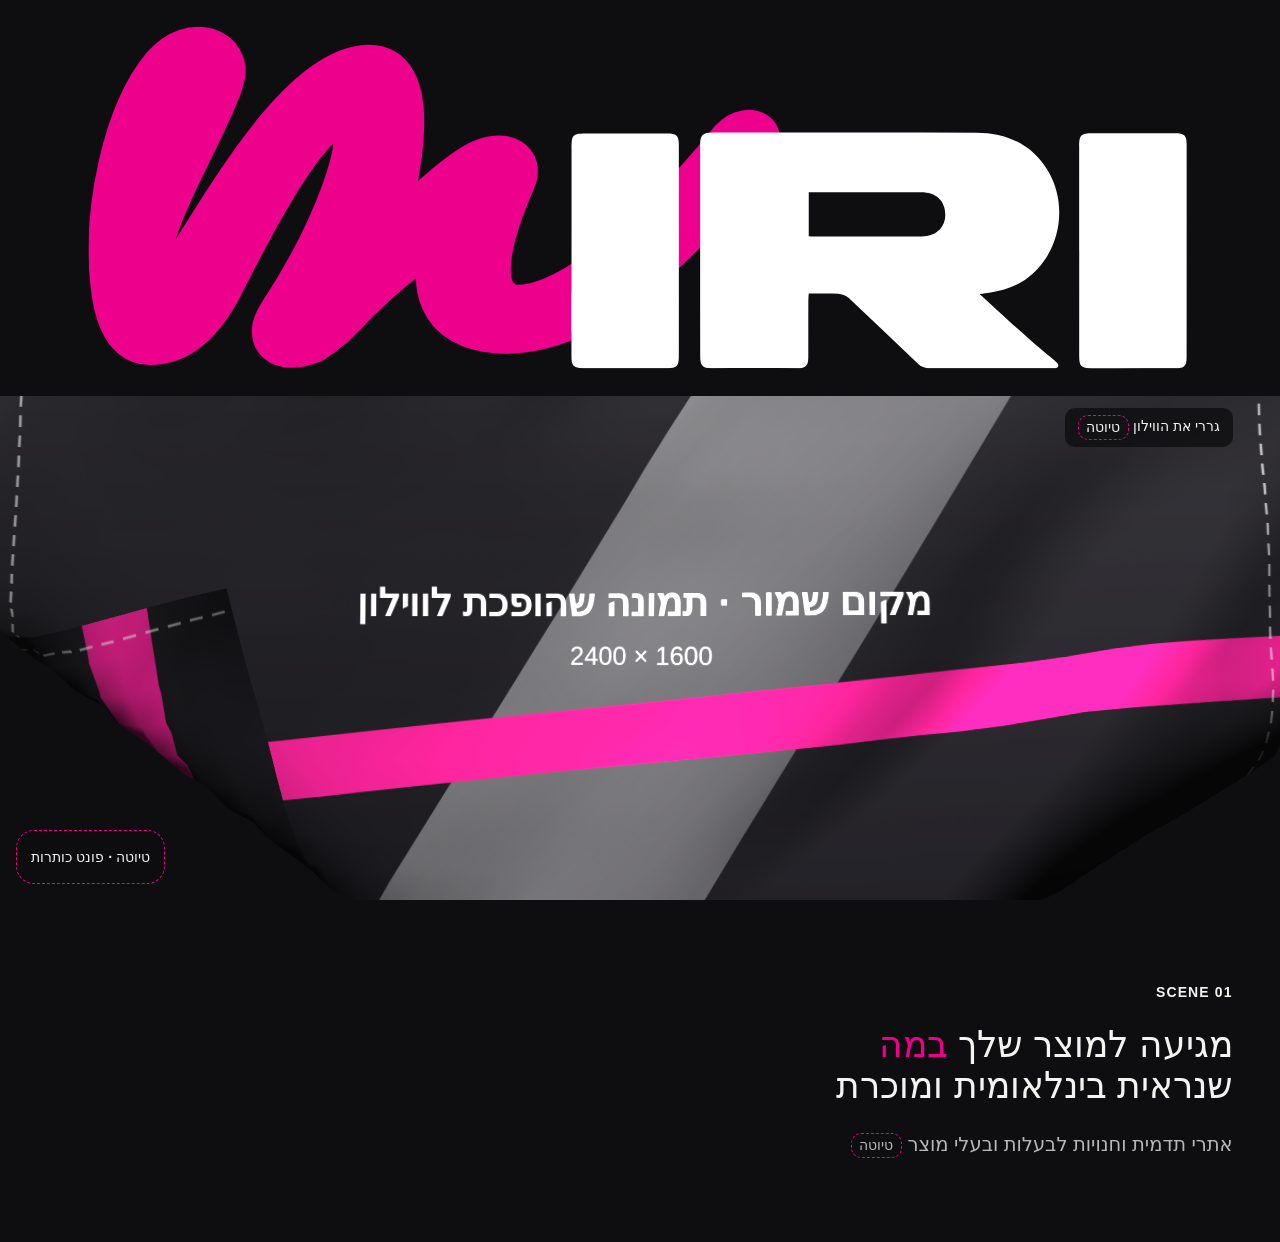
==== site/index.html @ d1dfb677 "Opening screen: new logo near full width on black, curtain slightly taller, header removed for now C" ====
<!doctype html>
<html lang="he" dir="rtl" data-display="hangar">
<head>
<meta charset="utf-8">
<meta name="viewport" content="width=device-width, initial-scale=1, viewport-fit=cover">
<meta name="robots" content="noindex">
<title>מירי דייטש</title>
<meta name="description" content="מגיעה למוצר שלך במה שנראית בינלאומית ומוכרת">
<link rel="preload" href="fonts-licensed/Sprinter-VF.woff2" as="font" type="font/woff2" crossorigin>
<link rel="preload" href="fonts-licensed/Hangar-ExtraBlack.woff2" as="font" type="font/woff2" crossorigin>
<link rel="stylesheet" href="css/site.css">
<script>document.documentElement.classList.add("js")</script>
<script src="vendor/gsap.min.js" defer></script>
<script src="vendor/ScrollTrigger.min.js" defer></script>
<script src="js/main.js" defer></script>
<script src="js/cloth.js" type="module"></script>
</head>
<body>
<a class="skip" href="#main">דילוג לתוכן</a>

<!-- 0 · הדר: הוסר לבינתיים, לבקשת מירי (27.10). העיצוב שלו נשאר ב-site.css -->

<main id="main">

  <!-- 1 · מסך פתיחה: למעלה רק הלוגו על רקע שחור (M פוקסיה, IRI לבן), כמעט לכל הרוחב. מתחת תמונה שהופכת לווילון, קצת יותר גבוהה מהלוגו -->
  <section class="hero" id="top" aria-label="מירי דייטש">
    <div class="hero__top">
      <svg class="hero__logo" preserveAspectRatio="xMidYMax meet" aria-hidden="true"><use href="img/logo-miri.svg#logo"/></svg>
    </div>
    <figure class="hero__curtain" data-cloth-slot>
      <img class="hero__img" src="img/curtain-placeholder.svg" alt="" width="2400" height="1600">
    </figure>
    <canvas class="hero__canvas" aria-hidden="true"></canvas>
    <p class="label hero__hint" data-cloth-hint hidden>גררי את הווילון <span class="draft">טיוטה</span></p>
  </section>

  <!-- המשפט והשורה: מתחת למסך הפתיחה, כי בחלק העליון יש רק לוגו. בלי כפתור לבינתיים -->
  <section class="intro" aria-labelledby="hero-title">
    <p class="label"><bdi dir="ltr">SCENE 01</bdi></p>
    <h1 class="h-2" id="hero-title">מגיעה למוצר שלך <span class="accent">במה</span> שנראית בינלאומית ומוכרת</h1>
    <p class="lead">אתרי תדמית וחנויות לבעלות ובעלי מוצר <span class="draft">טיוטה</span></p>
  </section>

</main>

<!-- וואטסאפ צף הוסר לבינתיים, לבקשת מירי (27.10). הקוד והעיצוב שלו נשארו ב-main.js וב-site.css -->
<!-- לוח טיוטה: השוואת פונט כותרות + מצב נפילות לברירת מחדל. להסיר לפני עלייה -->
<details class="draft-panel">
  <summary class="label">טיוטה · פונט כותרות</summary>
  <div class="draft-panel__fonts" role="group" aria-label="פונט כותרות">
    <button type="button" data-font="hangar" aria-pressed="true"><bdi dir="ltr">Hangar</bdi></button>
    <button type="button" data-font="nostela" aria-pressed="false"><bdi dir="ltr">Nostela</bdi></button>
  </div>
  <ul class="draft-panel__status" data-status></ul>
</details>

<div class="toast" role="status" aria-live="polite" hidden></div>
</body>
</html>
---- site/css/site.css ----
/* מירי דייטש · האתר האישי · דף הבית (טיוטה)
   כרגע: מסך הפתיחה בלבד (הדר, מסך פתיחה, וואטסאפ צף). מקור האמת לטקסטים ולהחלטות: docs/BRIEF.md
   הלוגו: img/logo-miri.svg (מקובץ ה-EPS של מירי). Hangar/Nostela/Sprinter/Pompei Narrow הם קבצים מורשים
   שנמצאים ב-fonts-licensed/ ולא נכנסים לגיט כל עוד הריפו ציבורי. */
@font-face{font-family:"Hangar";src:url("../fonts-licensed/Hangar-ExtraBlack.woff2") format("woff2");font-weight:800;font-display:swap}
@font-face{font-family:"Nostela";src:url("../fonts-licensed/Nostela-VF.woff2") format("woff2");font-weight:100 800;font-display:swap}
@font-face{font-family:"Sprinter";src:url("../fonts-licensed/Sprinter-VF.woff2") format("woff2");font-weight:100 800;font-display:swap}
@font-face{font-family:"Pompei Narrow";src:url("../fonts-licensed/PompeiNarrow-VF.woff2") format("woff2");font-weight:100 800;font-display:swap}

:root{
  /* צבע · 60-30-10 */
  --dark:#0E0D10;
  --light:#FFFFFF;
  --concrete:#F3F3F1; /* רקעים בהירים, למסכים הבאים */
  --fuchsia:#EC008C; /* נדגם מה-M בקובץ הלוגו */
  --on-dark:#F3F3F1;
  --on-dark-dim:rgba(243,243,241,.74);
  --on-light:#0E0D10;
  --line-dark:rgba(243,243,241,.18);
  --line-light:rgba(14,13,16,.14);

  /* פונטים */
  --font-display:"Hangar","Arial Black",Arial,sans-serif;
  --font-body:"Sprinter",Arial,"Noto Sans Hebrew",system-ui,sans-serif;
  --font-label:"Pompei Narrow","Arial Narrow",Arial,sans-serif;

  /* טיפוגרפיה: 4 גדלים (הדרגה הענקית היא הלוגו עצמו). 3 משקלים: 400 · 700 · 800 */
  --display-scale:1;
  --fs-1:calc(clamp(3rem, 1.6rem + 6vw, 7.5rem) * var(--display-scale));
  --fs-2:calc(clamp(1.5rem, 1rem + 1.6vw, 2.5rem) * var(--display-scale));
  --fs-body:clamp(1rem, .9rem + .4vw, 1.25rem);
  --fs-label:.875rem;

  /* ריווח */
  --margin:clamp(1rem, .4rem + 3.2vw, 3.5rem);
  --gap-s:.75rem;
  --gap-m:1.5rem;
  --gap-l:clamp(3rem, 2rem + 4vw, 6rem);
  --header-h:4rem;

  /* רדיוס: משפחה אחת */
  --r-s:10px;
  --r-m:18px;

  --ease:cubic-bezier(.22,1,.36,1);
}
html[data-display="nostela"]{--font-display:"Nostela","Arial Black",Arial,sans-serif;--display-scale:.74}

*,*::before,*::after{box-sizing:border-box}
html{color-scheme:dark;background:var(--dark);color:var(--on-dark);-webkit-text-size-adjust:100%;font-synthesis:none;scroll-padding-top:var(--header-h)}
body{margin:0;font-family:var(--font-body);font-size:var(--fs-body);font-weight:400;line-height:1.5;-webkit-font-smoothing:antialiased;background:var(--dark)}
img,svg,canvas{display:block;max-width:100%}
h1,h2,h3,p,ul,ol,figure,blockquote{margin:0;padding:0}
ul,ol{list-style:none}
a{color:inherit}
:focus-visible{outline:3px solid var(--fuchsia);outline-offset:3px}
main{overflow-x:clip}

/* ---------- טיפוגרפיה ---------- */
.h-1,.h-2{font-family:var(--font-display);font-weight:800;letter-spacing:0;text-wrap:balance}
.h-1{font-size:var(--fs-1);line-height:.95}
.h-2{font-size:var(--fs-2);line-height:1.1}
.label{font-family:var(--font-label);font-size:var(--fs-label);font-weight:700;line-height:1.3}
.label bdi{letter-spacing:.08em}
.accent{color:var(--fuchsia)}
p{text-wrap:pretty}

/* סימון טיוטה: גלוי, לא שקט */
.draft{display:inline-block;vertical-align:middle;font-family:var(--font-label);font-size:var(--fs-label);font-weight:700;line-height:1;padding:.3em .55em;border:1.5px dashed var(--fuchsia);border-radius:var(--r-s);color:inherit;white-space:nowrap}

/* ---------- כפתורים ---------- */
.btn{display:inline-flex;align-items:center;justify-content:center;gap:.5em;min-height:3rem;padding:.7em 1.4em;border-radius:var(--r-s);font:inherit;font-weight:700;line-height:1.1;text-decoration:none;border:0;cursor:pointer;transition:transform .4s var(--ease),background-color .4s var(--ease)}
.btn--light{background:var(--light);color:var(--on-light)}
.btn:hover{transform:translateY(-2px)}

.skip{position:absolute;inset-inline-start:var(--margin);top:-5rem;z-index:100;background:var(--light);color:var(--on-light);padding:.8em 1.2em;border-radius:var(--r-s)}
.skip:focus{top:.75rem}

/* ---------- 0 · הדר ---------- */
.site-header{position:sticky;top:env(safe-area-inset-top, 0px);z-index:50;background:var(--light);color:var(--on-light);border-bottom:1px solid var(--line-light)}
.site-header__in{display:flex;align-items:center;gap:var(--gap-m);min-height:var(--header-h);padding-inline:var(--margin)}
.logo{display:flex;align-items:center;gap:.35rem;text-decoration:none;min-height:44px;direction:ltr;transition:opacity .5s var(--ease),visibility .5s}
.site-header.hero-logo-visible .logo{opacity:0;visibility:hidden}
.logo__svg{width:clamp(4.5rem, 3rem + 4vw, 7rem);aspect-ratio:210.24/65.54}
.site-nav{margin-inline-start:auto}
.site-nav ul{display:flex;gap:var(--gap-m)}
.site-nav a{display:inline-flex;align-items:center;min-height:44px;text-decoration:none;font-weight:700}
.site-nav a:hover{color:var(--fuchsia)}
.site-header__cta{margin-inline-start:var(--gap-m);white-space:nowrap}
.menu-toggle{display:none}

@media (max-width:860px){
  .site-header__in{gap:var(--gap-s)}
  .menu-toggle{display:inline-flex;align-items:center;min-height:44px;margin-inline-start:auto;padding:0 .9rem;background:none;border:1px solid var(--line-light);border-radius:var(--r-s);color:inherit;font:inherit;font-weight:700;cursor:pointer}
  .site-header__cta{margin-inline-start:0;padding-inline:1rem}
  .js .site-nav{position:absolute;top:100%;inset-inline:0;background:var(--light);border-bottom:1px solid var(--line-light);padding:var(--gap-s) var(--margin) var(--gap-m);display:none}
  .js .site-nav.is-open{display:block}
  .site-nav ul{flex-direction:column;gap:0}
  .site-nav a{min-height:3rem;width:100%}
  html:not(.js) .menu-toggle{display:none}
  html:not(.js) .site-header__in{flex-wrap:wrap}
  html:not(.js) .site-nav{order:3;width:100%;margin:0}
  html:not(.js) .site-nav ul{flex-direction:row;flex-wrap:wrap;column-gap:var(--gap-m)}
  html:not(.js) .site-nav a{width:auto}
  html:not(.js) .site-header__cta{margin-inline-start:auto}
}

/* ---------- 1 · מסך פתיחה: לוגו על שחור למעלה, וילון קצת יותר גבוה מתחתיו ---------- */
.hero{position:relative;display:grid;grid-template-columns:minmax(0,1fr);grid-template-rows:auto minmax(0,1fr);height:100svh;min-height:30rem;overflow:clip;isolation:isolate}
.hero__top{grid-row:1;grid-column:1;min-height:0;background:var(--dark);padding:var(--logo-pad) var(--margin)}
/* הלוגו כמעט לכל הרוחב. הגובה שלו מוגבל ל-44% מהמסך, כדי שהתמונה תמיד תהיה קצת יותר גבוהה ממנו */
.hero{--logo-pad:clamp(.75rem, .4rem + 1.5vw, 2rem)}
.hero__logo{display:block;width:100%;height:auto;aspect-ratio:210.24/65.54;max-height:calc(44svh - 2 * var(--logo-pad));--logo-ink:var(--light)} /* רקע שחור: IRI בלבן, ה-M נשאר פוקסיה */
.hero__curtain{grid-row:2;grid-column:1;position:relative;z-index:1;overflow:hidden}
.hero__img{width:100%;height:100%;object-fit:cover}
.hero__canvas{position:absolute;inset:0;z-index:2;width:100%;height:100%;touch-action:pan-y;display:none}
.cloth-on .hero__canvas{display:block}
.cloth-on .hero__img{visibility:hidden}
.cloth-grab .hero__canvas{cursor:grab}
.cloth-grabbing .hero__canvas{cursor:grabbing}
.hero__hint{grid-row:2;grid-column:1;align-self:start;justify-self:start;z-index:3;margin:var(--gap-s) var(--margin);padding:.45rem .8rem;border-radius:var(--r-s);background:rgba(14,13,16,.78);color:var(--on-dark);pointer-events:none}

/* המשפט, השורה והכפתור: מתחת למסך הפתיחה */
.intro{display:flex;flex-direction:column;align-items:flex-start;gap:var(--gap-m);padding:var(--gap-l) var(--margin)}
.intro .h-2{max-width:40rem}
.intro .lead{color:var(--on-dark-dim)}

/* ---------- וואטסאפ צף (מימין למטה) ---------- */
.wa{position:fixed;z-index:60;right:max(1rem, env(safe-area-inset-right));bottom:max(1rem, env(safe-area-inset-bottom));display:grid;place-items:center;width:3.75rem;height:3.75rem;border-radius:50%;background:var(--fuchsia);color:var(--dark);box-shadow:0 .75rem 1.5rem rgba(0,0,0,.3);transition:transform .4s var(--ease)}
.wa svg{width:1.9rem;height:1.9rem}
.wa:hover{transform:translateY(-3px)}

/* ---------- לוח טיוטה (להסיר לפני עלייה) ---------- */
.draft-panel{position:fixed;z-index:59;left:max(1rem, env(safe-area-inset-left));bottom:max(1rem, env(safe-area-inset-bottom));max-width:min(19rem, calc(100vw - 7rem));background:rgba(14,13,16,.92);color:var(--on-dark);border:1.5px dashed var(--fuchsia);border-radius:var(--r-m);padding:.25rem .9rem}
.draft-panel summary{display:flex;align-items:center;min-height:44px;cursor:pointer}
.draft-panel[open]{padding-block-end:.8rem}
.draft-panel__fonts{display:flex;gap:.5rem}
.draft-panel__fonts button{flex:1;min-height:44px;background:transparent;color:inherit;border:1px solid var(--line-dark);border-radius:var(--r-s);font:inherit;font-weight:700;cursor:pointer}
.draft-panel__fonts button[aria-pressed="true"]{background:var(--light);color:var(--on-light)}
.draft-panel__status{margin-block-start:.6rem;display:grid;gap:.3rem;font-family:var(--font-label);font-size:var(--fs-label);font-weight:700;color:var(--on-dark-dim)}
.draft-panel__status:empty{display:none}

.toast{position:fixed;z-index:70;left:50%;bottom:6rem;translate:-50% 0;width:max-content;max-width:calc(100vw - 2rem);background:var(--light);color:var(--on-light);padding:.9rem 1.2rem;border-radius:var(--r-s);font-weight:700;box-shadow:0 1rem 2rem rgba(0,0,0,.3)}

/* ---------- reduced motion: מצב סופי בלי תנועה ---------- */
@media (prefers-reduced-motion:reduce){
  *,*::before,*::after{transition-duration:.01ms!important;animation-duration:.01ms!important}
}
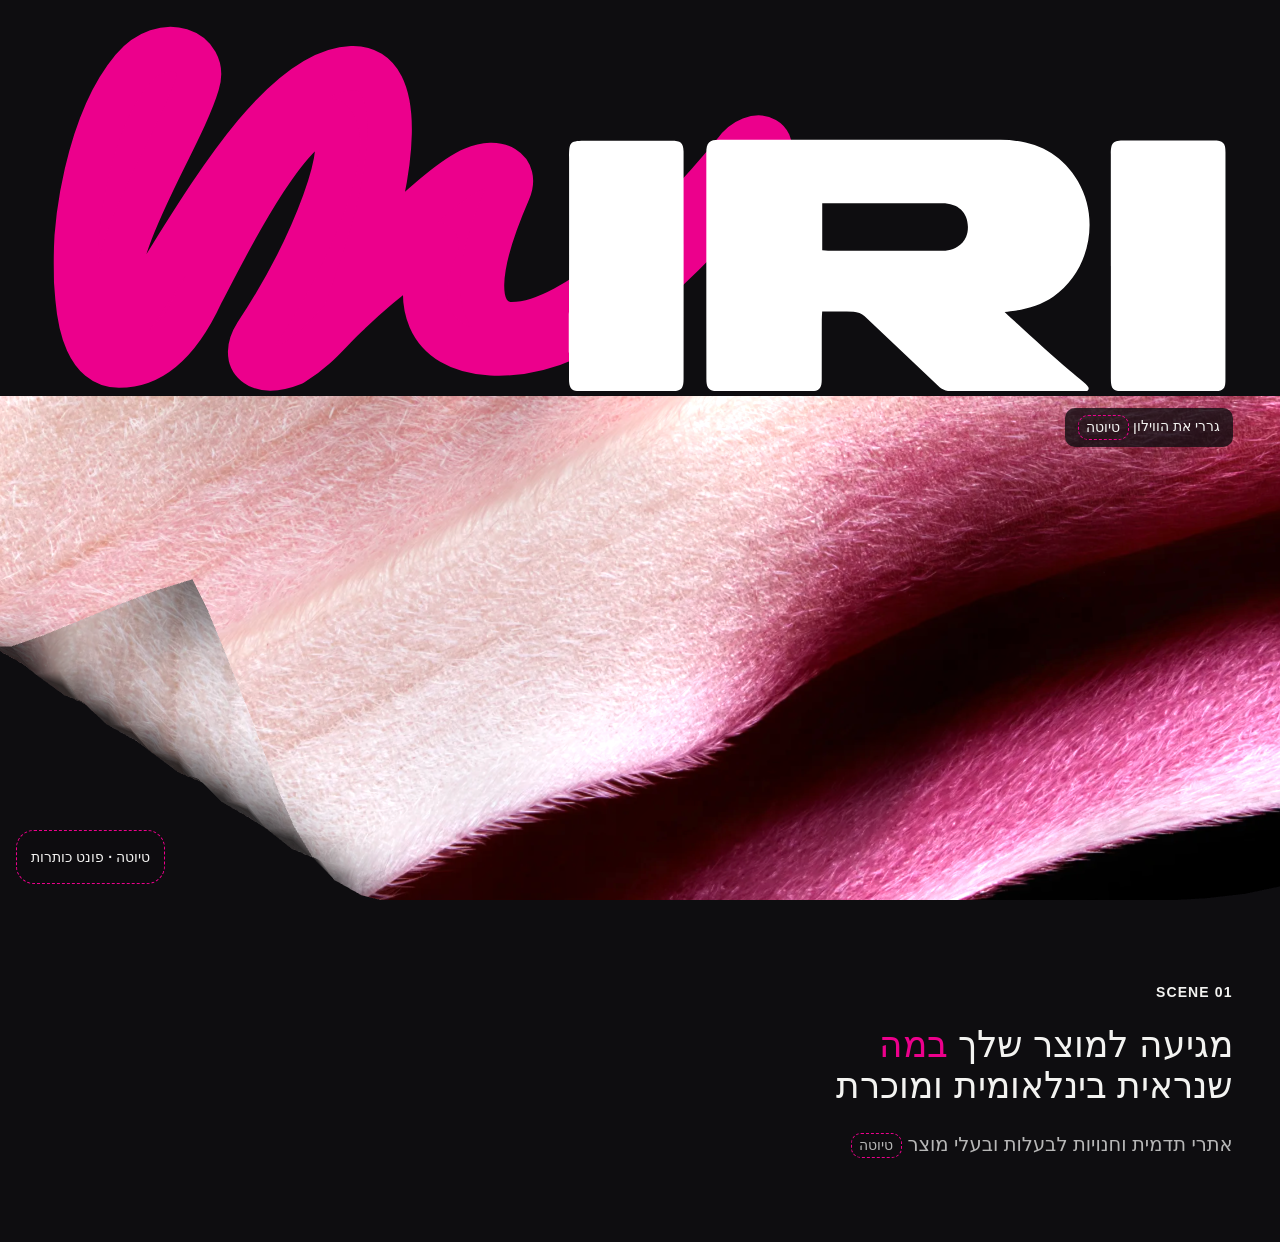
==== commit d6c39d6a: "Opening screen: real curtain image from Miri replaces the placeholder Co-Authored-By: Claude Opus 5." ====
--- a/site/index.html
+++ b/site/index.html
@@ -28,7 +28,7 @@
       <svg class="hero__logo" preserveAspectRatio="xMidYMax meet" aria-hidden="true"><use href="img/logo-miri.svg#logo"/></svg>
     </div>
     <figure class="hero__curtain" data-cloth-slot>
-      <img class="hero__img" src="img/curtain-placeholder.svg" alt="" width="2400" height="1600">
+      <img class="hero__img" src="img/curtain.webp" alt="" width="2000" height="1120">
     </figure>
     <canvas class="hero__canvas" aria-hidden="true"></canvas>
     <p class="label hero__hint" data-cloth-hint hidden>גררי את הווילון <span class="draft">טיוטה</span></p>
--- a/site/css/site.css
+++ b/site/css/site.css
@@ -81,7 +81,7 @@
 .site-header__in{display:flex;align-items:center;gap:var(--gap-m);min-height:var(--header-h);padding-inline:var(--margin)}
 .logo{display:flex;align-items:center;gap:.35rem;text-decoration:none;min-height:44px;direction:ltr;transition:opacity .5s var(--ease),visibility .5s}
 .site-header.hero-logo-visible .logo{opacity:0;visibility:hidden}
-.logo__svg{width:clamp(4.5rem, 3rem + 4vw, 7rem);aspect-ratio:210.24/65.54}
+.logo__svg{width:clamp(4.5rem, 3rem + 4vw, 7rem);aspect-ratio:208.77/65.08}
 .site-nav{margin-inline-start:auto}
 .site-nav ul{display:flex;gap:var(--gap-m)}
 .site-nav a{display:inline-flex;align-items:center;min-height:44px;text-decoration:none;font-weight:700}
@@ -107,10 +107,10 @@
 
 /* ---------- 1 · מסך פתיחה: לוגו על שחור למעלה, וילון קצת יותר גבוה מתחתיו ---------- */
 .hero{position:relative;display:grid;grid-template-columns:minmax(0,1fr);grid-template-rows:auto minmax(0,1fr);height:100svh;min-height:30rem;overflow:clip;isolation:isolate}
-.hero__top{grid-row:1;grid-column:1;min-height:0;background:var(--dark);padding:var(--logo-pad) var(--margin)}
+.hero__top{grid-row:1;grid-column:1;min-height:0;background:var(--dark);padding:var(--logo-pad) var(--margin) 5px} /* הלוגו צמוד לתמונה, 5px רווח */
 /* הלוגו כמעט לכל הרוחב. הגובה שלו מוגבל ל-44% מהמסך, כדי שהתמונה תמיד תהיה קצת יותר גבוהה ממנו */
 .hero{--logo-pad:clamp(.75rem, .4rem + 1.5vw, 2rem)}
-.hero__logo{display:block;width:100%;height:auto;aspect-ratio:210.24/65.54;max-height:calc(44svh - 2 * var(--logo-pad));--logo-ink:var(--light)} /* רקע שחור: IRI בלבן, ה-M נשאר פוקסיה */
+.hero__logo{display:block;width:100%;height:auto;aspect-ratio:208.77/65.08;max-height:calc(44svh - var(--logo-pad) - 5px);--logo-ink:var(--light)} /* רקע שחור: IRI בלבן, ה-M נשאר פוקסיה */
 .hero__curtain{grid-row:2;grid-column:1;position:relative;z-index:1;overflow:hidden}
 .hero__img{width:100%;height:100%;object-fit:cover}
 .hero__canvas{position:absolute;inset:0;z-index:2;width:100%;height:100%;touch-action:pan-y;display:none}
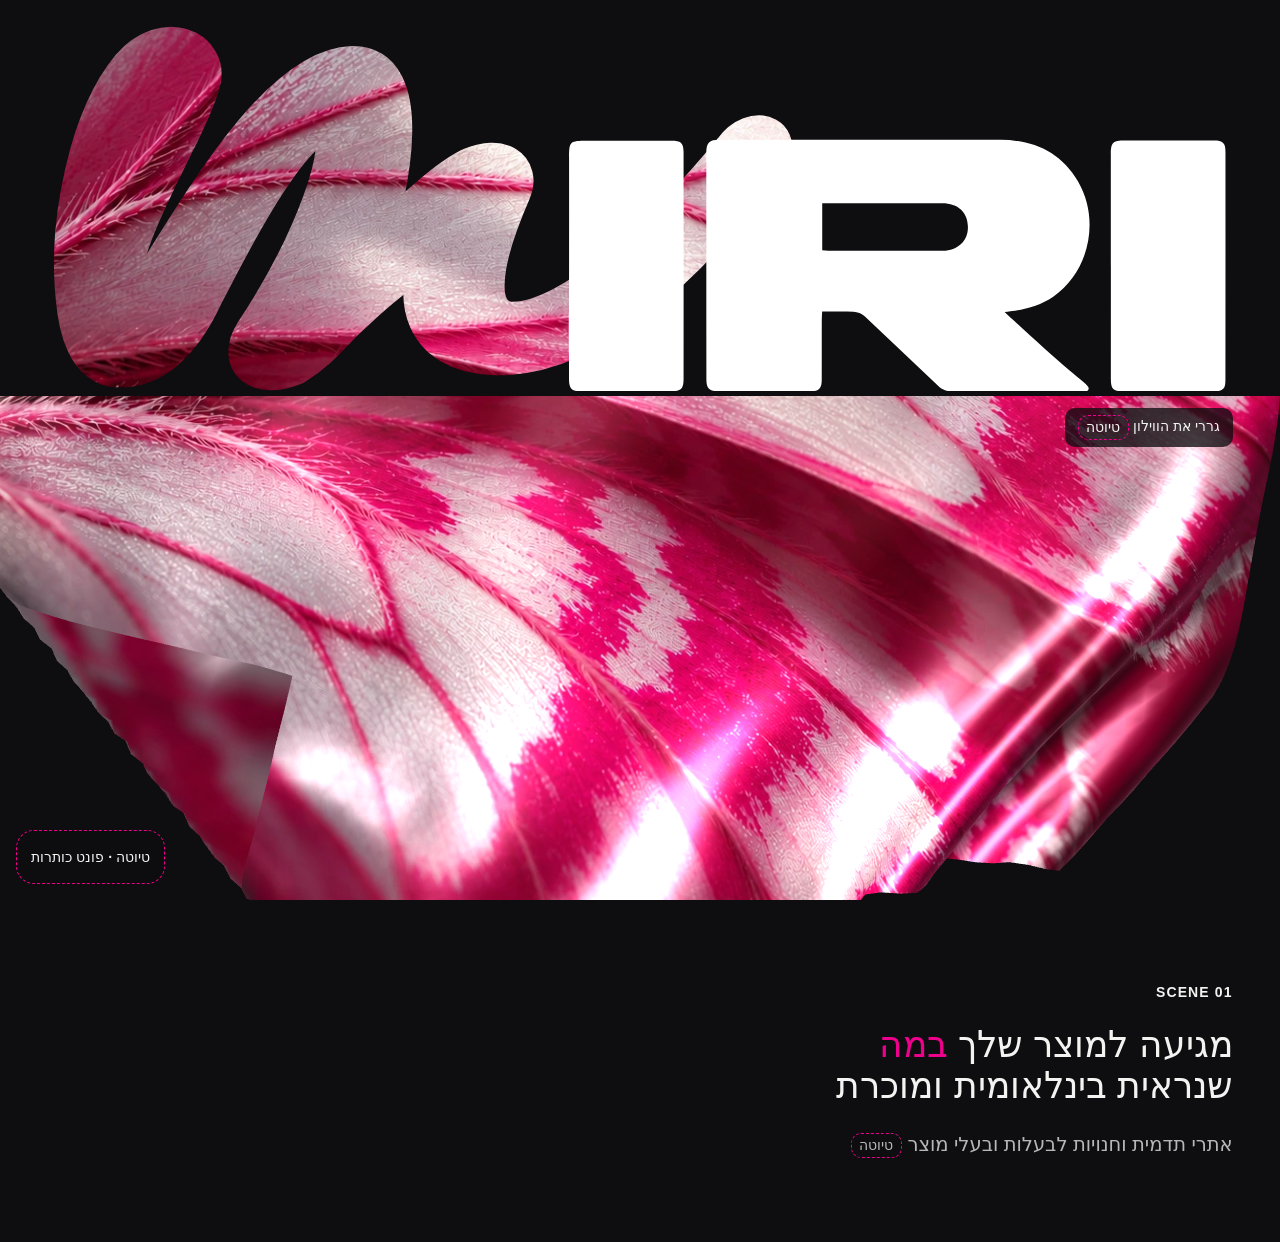
==== commit 7f25e871: "Opening screen: new image, shown through the logo's M as a mask One full-screen image: the M reveals" ====
--- a/site/index.html
+++ b/site/index.html
@@ -22,13 +22,16 @@
 
 <main id="main">
 
-  <!-- 1 · מסך פתיחה: למעלה רק הלוגו על רקע שחור (M פוקסיה, IRI לבן), כמעט לכל הרוחב. מתחת תמונה שהופכת לווילון, קצת יותר גבוהה מהלוגו -->
+  <!-- 1 · מסך פתיחה: למעלה הלוגו על שחור (IRI לבן, ה-M חלון לתמונה), כמעט לכל הרוחב. מתחת אותה תמונה כווילון, קצת יותר גבוהה מהלוגו -->
   <section class="hero" id="top" aria-label="מירי דייטש">
+    <!-- ה-M של הלוגו הוא חלון לתמונה: אותה תמונה מונחת על כל המסך ונחשפת רק בצורת ה-M (מסכה ב-main.js).
+         בלי JS ה-M נשאר פוקסיה -->
+    <div class="hero__m" aria-hidden="true"></div>
     <div class="hero__top">
       <svg class="hero__logo" preserveAspectRatio="xMidYMax meet" aria-hidden="true"><use href="img/logo-miri.svg#logo"/></svg>
     </div>
     <figure class="hero__curtain" data-cloth-slot>
-      <img class="hero__img" src="img/curtain.webp" alt="" width="2000" height="1120">
+      <img class="hero__img" src="img/curtain.webp" alt="" width="1672" height="941">
     </figure>
     <canvas class="hero__canvas" aria-hidden="true"></canvas>
     <p class="label hero__hint" data-cloth-hint hidden>גררי את הווילון <span class="draft">טיוטה</span></p>
--- a/site/css/site.css
+++ b/site/css/site.css
@@ -106,19 +106,24 @@
 }
 
 /* ---------- 1 · מסך פתיחה: לוגו על שחור למעלה, וילון קצת יותר גבוה מתחתיו ---------- */
-.hero{position:relative;display:grid;grid-template-columns:minmax(0,1fr);grid-template-rows:auto minmax(0,1fr);height:100svh;min-height:30rem;overflow:clip;isolation:isolate}
+.hero{--hero-h:max(100svh, 30rem);position:relative;display:grid;grid-template-columns:minmax(0,1fr);grid-template-rows:auto minmax(0,1fr);height:var(--hero-h);overflow:clip;isolation:isolate}
 .hero__top{grid-row:1;grid-column:1;min-height:0;background:var(--dark);padding:var(--logo-pad) var(--margin) 5px} /* הלוגו צמוד לתמונה, 5px רווח */
 /* הלוגו כמעט לכל הרוחב. הגובה שלו מוגבל ל-44% מהמסך, כדי שהתמונה תמיד תהיה קצת יותר גבוהה ממנו */
 .hero{--logo-pad:clamp(.75rem, .4rem + 1.5vw, 2rem)}
-.hero__logo{display:block;width:100%;height:auto;aspect-ratio:208.77/65.08;max-height:calc(44svh - var(--logo-pad) - 5px);--logo-ink:var(--light)} /* רקע שחור: IRI בלבן, ה-M נשאר פוקסיה */
+.hero__logo{position:relative;z-index:2;display:block;width:100%;height:auto;aspect-ratio:208.77/65.08;max-height:calc(44svh - var(--logo-pad) - 5px);--logo-ink:var(--light)} /* רקע שחור: IRI בלבן */
+/* ה-M כחלון לתמונה: שכבה בגודל כל המסך עם אותה תמונה (cover), במסכה בצורת ה-M. בלי מסכה ה-M נשאר פוקסיה */
+.hero__m{position:absolute;inset:0;z-index:1;display:none;pointer-events:none;background:center/cover no-repeat}
+.m-masked .hero__m{display:block}
+.m-masked .hero__logo{--logo-m:transparent}
 .hero__curtain{grid-row:2;grid-column:1;position:relative;z-index:1;overflow:hidden}
-.hero__img{width:100%;height:100%;object-fit:cover}
-.hero__canvas{position:absolute;inset:0;z-index:2;width:100%;height:100%;touch-action:pan-y;display:none}
+/* התמונה הסטטית היא החלק התחתון של אותה תמונה במסך מלא, כדי שתתיישר עם ה-M */
+.hero__img{position:absolute;left:0;bottom:0;width:100%;height:var(--hero-h);max-width:none;object-fit:cover}
+.hero__canvas{position:absolute;inset:0;z-index:3;width:100%;height:100%;touch-action:pan-y;display:none}
 .cloth-on .hero__canvas{display:block}
 .cloth-on .hero__img{visibility:hidden}
 .cloth-grab .hero__canvas{cursor:grab}
 .cloth-grabbing .hero__canvas{cursor:grabbing}
-.hero__hint{grid-row:2;grid-column:1;align-self:start;justify-self:start;z-index:3;margin:var(--gap-s) var(--margin);padding:.45rem .8rem;border-radius:var(--r-s);background:rgba(14,13,16,.78);color:var(--on-dark);pointer-events:none}
+.hero__hint{grid-row:2;grid-column:1;align-self:start;justify-self:start;z-index:4;margin:var(--gap-s) var(--margin);padding:.45rem .8rem;border-radius:var(--r-s);background:rgba(14,13,16,.78);color:var(--on-dark);pointer-events:none}
 
 /* המשפט, השורה והכפתור: מתחת למסך הפתיחה */
 .intro{display:flex;flex-direction:column;align-items:flex-start;gap:var(--gap-m);padding:var(--gap-l) var(--margin)}
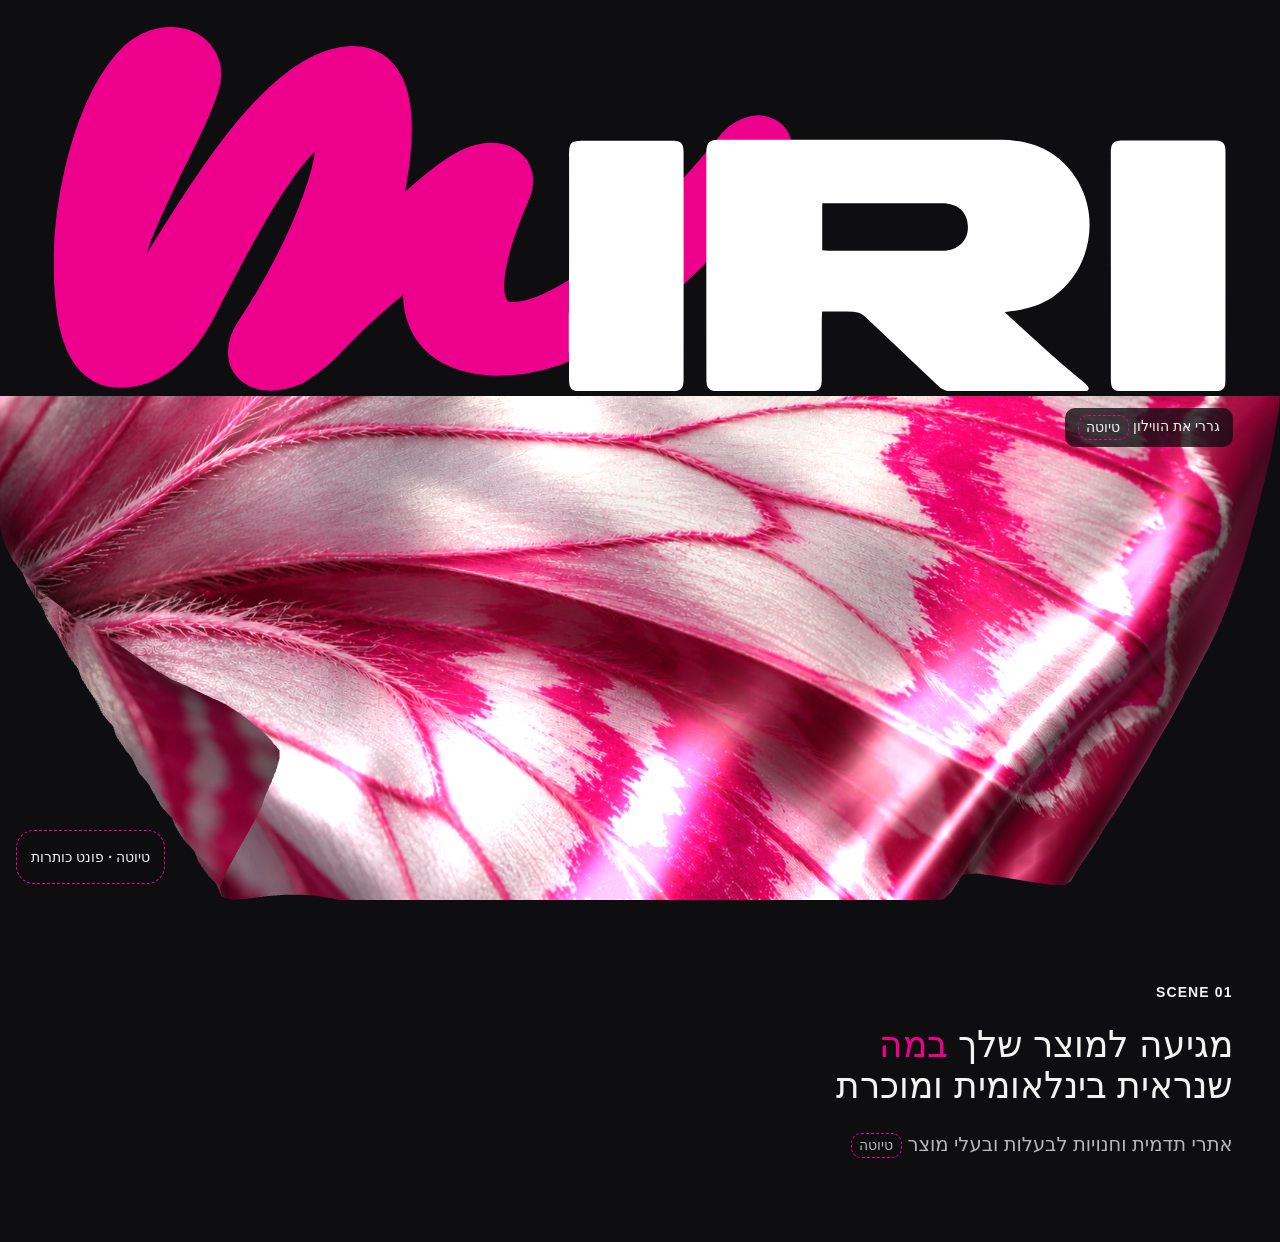
==== commit 46c9d9bb: "Opening screen: phone layout like the reference; M back to fuchsia, mask removed On phones the black" ====
--- a/site/index.html
+++ b/site/index.html
@@ -22,11 +22,8 @@
 
 <main id="main">
 
-  <!-- 1 · מסך פתיחה: למעלה הלוגו על שחור (IRI לבן, ה-M חלון לתמונה), כמעט לכל הרוחב. מתחת אותה תמונה כווילון, קצת יותר גבוהה מהלוגו -->
+  <!-- 1 · מסך פתיחה: למעלה הלוגו על שחור (M פוקסיה, IRI לבן), כמעט לכל הרוחב. מתחת תמונה שהופכת לווילון, קצת יותר גבוהה מהלוגו -->
   <section class="hero" id="top" aria-label="מירי דייטש">
-    <!-- ה-M של הלוגו הוא חלון לתמונה: אותה תמונה מונחת על כל המסך ונחשפת רק בצורת ה-M (מסכה ב-main.js).
-         בלי JS ה-M נשאר פוקסיה -->
-    <div class="hero__m" aria-hidden="true"></div>
     <div class="hero__top">
       <svg class="hero__logo" preserveAspectRatio="xMidYMax meet" aria-hidden="true"><use href="img/logo-miri.svg#logo"/></svg>
     </div>
--- a/site/css/site.css
+++ b/site/css/site.css
@@ -110,20 +110,22 @@
 .hero__top{grid-row:1;grid-column:1;min-height:0;background:var(--dark);padding:var(--logo-pad) var(--margin) 5px} /* הלוגו צמוד לתמונה, 5px רווח */
 /* הלוגו כמעט לכל הרוחב. הגובה שלו מוגבל ל-44% מהמסך, כדי שהתמונה תמיד תהיה קצת יותר גבוהה ממנו */
 .hero{--logo-pad:clamp(.75rem, .4rem + 1.5vw, 2rem)}
-.hero__logo{position:relative;z-index:2;display:block;width:100%;height:auto;aspect-ratio:208.77/65.08;max-height:calc(44svh - var(--logo-pad) - 5px);--logo-ink:var(--light)} /* רקע שחור: IRI בלבן */
-/* ה-M כחלון לתמונה: שכבה בגודל כל המסך עם אותה תמונה (cover), במסכה בצורת ה-M. בלי מסכה ה-M נשאר פוקסיה */
-.hero__m{position:absolute;inset:0;z-index:1;display:none;pointer-events:none;background:center/cover no-repeat}
-.m-masked .hero__m{display:block}
-.m-masked .hero__logo{--logo-m:transparent}
+.hero__logo{position:relative;z-index:2;display:block;width:100%;height:auto;aspect-ratio:208.77/65.08;max-height:calc(44svh - var(--logo-pad) - 5px);--logo-ink:var(--light)} /* רקע שחור: IRI בלבן, ה-M נשאר פוקסיה */
 .hero__curtain{grid-row:2;grid-column:1;position:relative;z-index:1;overflow:hidden}
-/* התמונה הסטטית היא החלק התחתון של אותה תמונה במסך מלא, כדי שתתיישר עם ה-M */
-.hero__img{position:absolute;left:0;bottom:0;width:100%;height:var(--hero-h);max-width:none;object-fit:cover}
+.hero__img{width:100%;height:100%;object-fit:cover}
 .hero__canvas{position:absolute;inset:0;z-index:3;width:100%;height:100%;touch-action:pan-y;display:none}
 .cloth-on .hero__canvas{display:block}
 .cloth-on .hero__img{visibility:hidden}
 .cloth-grab .hero__canvas{cursor:grab}
 .cloth-grabbing .hero__canvas{cursor:grabbing}
 .hero__hint{grid-row:2;grid-column:1;align-self:start;justify-self:start;z-index:4;margin:var(--gap-s) var(--margin);padding:.45rem .8rem;border-radius:var(--r-s);background:rgba(14,13,16,.78);color:var(--on-dark);pointer-events:none}
+
+/* טלפון: כמו ברפרנס של BORN. החלק השחור גבוה יותר (כ-54%), הלוגו יושב בתחתית שלו, 5px מעל התמונה */
+@media (max-width:600px){
+  .hero{grid-template-rows:minmax(0,54fr) minmax(0,46fr)}
+  .hero__top{display:flex;align-items:flex-end}
+  .hero__logo{max-height:none}
+}
 
 /* המשפט, השורה והכפתור: מתחת למסך הפתיחה */
 .intro{display:flex;flex-direction:column;align-items:flex-start;gap:var(--gap-m);padding:var(--gap-l) var(--margin)}
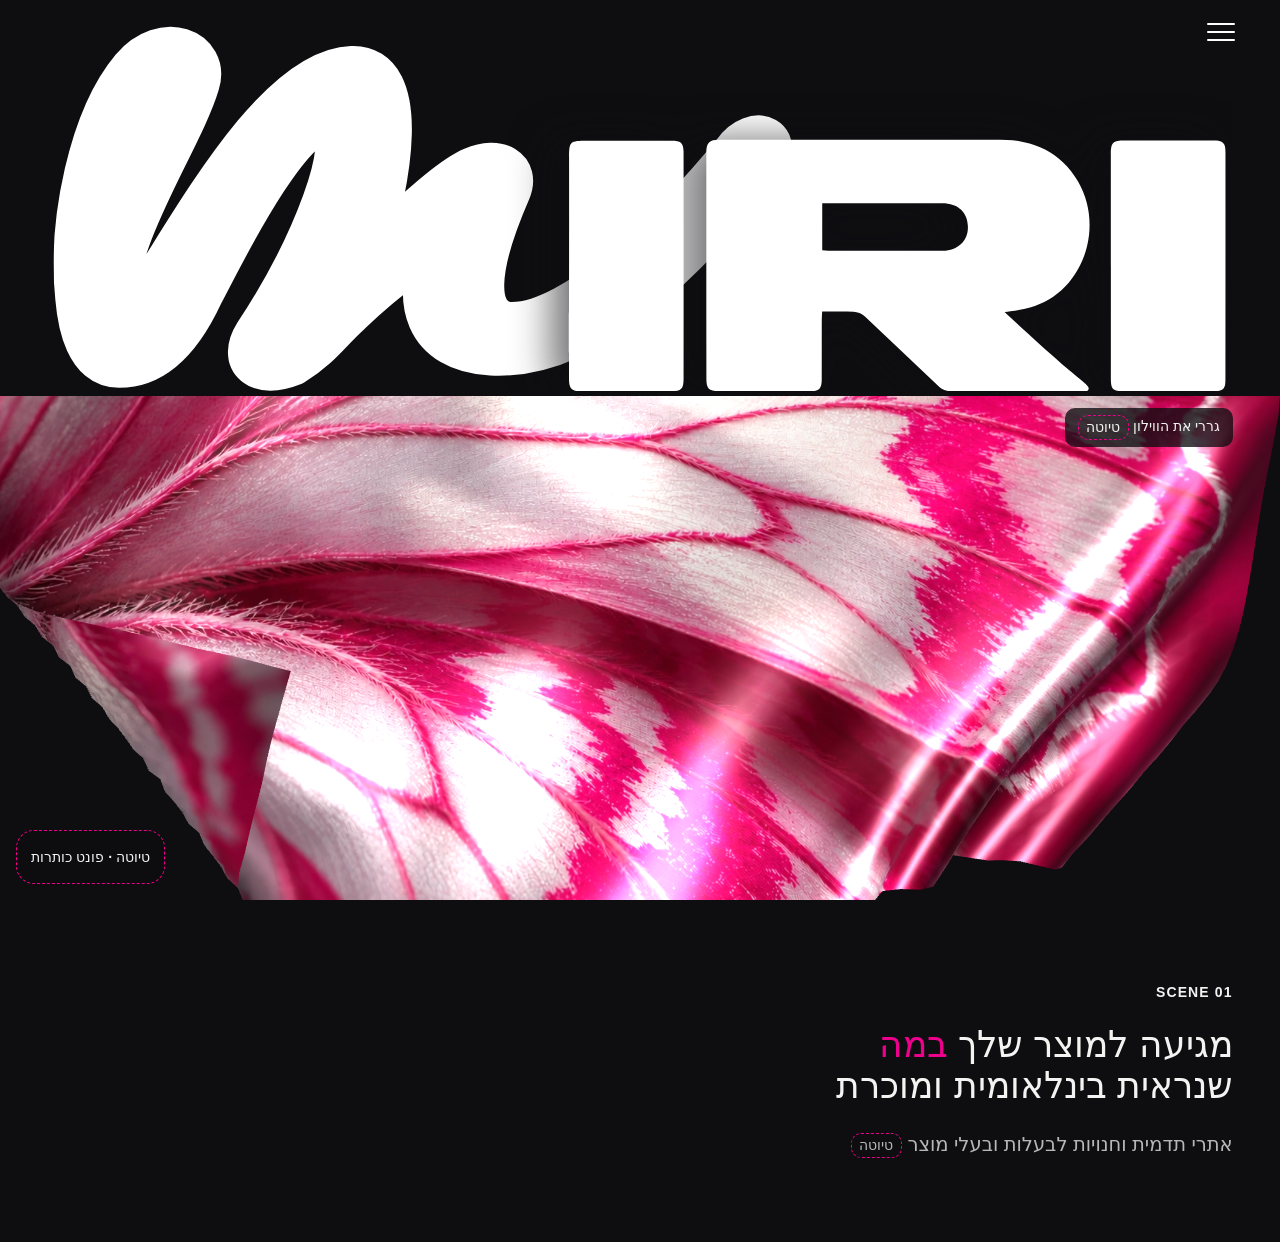
==== commit eedcab20: "Header: transparent over the black band with a white hamburger and full-screen menu Menu links still" ====
--- a/site/index.html
+++ b/site/index.html
@@ -18,7 +18,20 @@
 <body>
 <a class="skip" href="#main">דילוג לתוכן</a>
 
-<!-- 0 · הדר: הוסר לבינתיים, לבקשת מירי (27.10). העיצוב שלו נשאר ב-site.css -->
+<!-- 0 · הדר: שקוף מעל החלק השחור. כרגע רק אייקון המבורגר לבן שפותח תפריט מסך מלא.
+     המסכים שהקישורים מובילים אליהם עוד לא נבנו: data-pending מציג הודעה גלויה -->
+<header class="site-header">
+  <button class="menu-btn" type="button" aria-expanded="false" aria-controls="site-menu" aria-label="תפריט">
+    <span aria-hidden="true"></span><span aria-hidden="true"></span><span aria-hidden="true"></span>
+  </button>
+  <nav class="site-menu" id="site-menu" aria-label="ראשי">
+    <ul>
+      <li><a href="#how" data-pending>איך זה עובד</a></li>
+      <li><a href="#projects" data-pending>פרויקטים</a></li>
+      <li><a href="#about" data-pending>אודות</a></li>
+    </ul>
+  </nav>
+</header>
 
 <main id="main">
 
--- a/site/css/site.css
+++ b/site/css/site.css
@@ -76,41 +76,25 @@
 .skip{position:absolute;inset-inline-start:var(--margin);top:-5rem;z-index:100;background:var(--light);color:var(--on-light);padding:.8em 1.2em;border-radius:var(--r-s)}
 .skip:focus{top:.75rem}
 
-/* ---------- 0 · הדר ---------- */
-.site-header{position:sticky;top:env(safe-area-inset-top, 0px);z-index:50;background:var(--light);color:var(--on-light);border-bottom:1px solid var(--line-light)}
-.site-header__in{display:flex;align-items:center;gap:var(--gap-m);min-height:var(--header-h);padding-inline:var(--margin)}
-.logo{display:flex;align-items:center;gap:.35rem;text-decoration:none;min-height:44px;direction:ltr;transition:opacity .5s var(--ease),visibility .5s}
-.site-header.hero-logo-visible .logo{opacity:0;visibility:hidden}
-.logo__svg{width:clamp(4.5rem, 3rem + 4vw, 7rem);aspect-ratio:208.77/65.08}
-.site-nav{margin-inline-start:auto}
-.site-nav ul{display:flex;gap:var(--gap-m)}
-.site-nav a{display:inline-flex;align-items:center;min-height:44px;text-decoration:none;font-weight:700}
-.site-nav a:hover{color:var(--fuchsia)}
-.site-header__cta{margin-inline-start:var(--gap-m);white-space:nowrap}
-.menu-toggle{display:none}
-
-@media (max-width:860px){
-  .site-header__in{gap:var(--gap-s)}
-  .menu-toggle{display:inline-flex;align-items:center;min-height:44px;margin-inline-start:auto;padding:0 .9rem;background:none;border:1px solid var(--line-light);border-radius:var(--r-s);color:inherit;font:inherit;font-weight:700;cursor:pointer}
-  .site-header__cta{margin-inline-start:0;padding-inline:1rem}
-  .js .site-nav{position:absolute;top:100%;inset-inline:0;background:var(--light);border-bottom:1px solid var(--line-light);padding:var(--gap-s) var(--margin) var(--gap-m);display:none}
-  .js .site-nav.is-open{display:block}
-  .site-nav ul{flex-direction:column;gap:0}
-  .site-nav a{min-height:3rem;width:100%}
-  html:not(.js) .menu-toggle{display:none}
-  html:not(.js) .site-header__in{flex-wrap:wrap}
-  html:not(.js) .site-nav{order:3;width:100%;margin:0}
-  html:not(.js) .site-nav ul{flex-direction:row;flex-wrap:wrap;column-gap:var(--gap-m)}
-  html:not(.js) .site-nav a{width:auto}
-  html:not(.js) .site-header__cta{margin-inline-start:auto}
-}
+/* ---------- 0 · הדר: שקוף מעל החלק השחור, המבורגר לבן ---------- */
+.site-header{position:absolute;top:env(safe-area-inset-top, 0px);inset-inline:0;z-index:10;display:flex;padding:.5rem calc(var(--margin) - .75rem);pointer-events:none}
+.menu-btn{position:relative;z-index:2;pointer-events:auto;display:grid;place-content:center;gap:6px;width:3rem;height:3rem;padding:0;background:none;border:0;border-radius:var(--r-s);color:var(--light);cursor:pointer}
+.menu-btn span{display:block;width:1.75rem;height:2px;border-radius:2px;background:currentColor;transition:transform .45s var(--ease),opacity .3s var(--ease)}
+.menu-btn[aria-expanded="true"] span:nth-child(1){transform:translateY(8px) rotate(45deg)}
+.menu-btn[aria-expanded="true"] span:nth-child(2){opacity:0}
+.menu-btn[aria-expanded="true"] span:nth-child(3){transform:translateY(-8px) rotate(-45deg)}
+.site-menu{position:fixed;inset:0;z-index:1;display:none;place-items:center;background:var(--dark);pointer-events:auto}
+.site-menu.is-open{display:grid}
+.site-menu ul{display:grid;gap:var(--gap-m);text-align:center}
+.site-menu a{font-family:var(--font-display);font-size:var(--fs-1);font-weight:800;line-height:1;color:var(--light);text-decoration:none}
+.site-menu a:hover{color:var(--fuchsia)}
 
 /* ---------- 1 · מסך פתיחה: לוגו על שחור למעלה, וילון קצת יותר גבוה מתחתיו ---------- */
 .hero{--hero-h:max(100svh, 30rem);position:relative;display:grid;grid-template-columns:minmax(0,1fr);grid-template-rows:auto minmax(0,1fr);height:var(--hero-h);overflow:clip;isolation:isolate}
 .hero__top{grid-row:1;grid-column:1;min-height:0;background:var(--dark);padding:var(--logo-pad) var(--margin) 5px} /* הלוגו צמוד לתמונה, 5px רווח */
 /* הלוגו כמעט לכל הרוחב. הגובה שלו מוגבל ל-44% מהמסך, כדי שהתמונה תמיד תהיה קצת יותר גבוהה ממנו */
 .hero{--logo-pad:clamp(.75rem, .4rem + 1.5vw, 2rem)}
-.hero__logo{position:relative;z-index:2;display:block;width:100%;height:auto;aspect-ratio:208.77/65.08;max-height:calc(44svh - var(--logo-pad) - 5px);--logo-ink:var(--light)} /* רקע שחור: IRI בלבן, ה-M נשאר פוקסיה */
+.hero__logo{position:relative;z-index:2;display:block;width:100%;height:auto;aspect-ratio:208.77/65.08;max-height:calc(44svh - var(--logo-pad) - 5px);--logo-ink:var(--light);--logo-m:var(--light);--logo-m-stroke:var(--light);--logo-ink-filter:url(#logo-ink-shadow)} /* רקע שחור: הלוגו כולו לבן, ול-IRI צל רך לשמאל שמפריד אותן מה-M */
 .hero__curtain{grid-row:2;grid-column:1;position:relative;z-index:1;overflow:hidden}
 .hero__img{width:100%;height:100%;object-fit:cover}
 .hero__canvas{position:absolute;inset:0;z-index:3;width:100%;height:100%;touch-action:pan-y;display:none}
@@ -120,9 +104,9 @@
 .cloth-grabbing .hero__canvas{cursor:grabbing}
 .hero__hint{grid-row:2;grid-column:1;align-self:start;justify-self:start;z-index:4;margin:var(--gap-s) var(--margin);padding:.45rem .8rem;border-radius:var(--r-s);background:rgba(14,13,16,.78);color:var(--on-dark);pointer-events:none}
 
-/* טלפון: כמו ברפרנס של BORN. החלק השחור גבוה יותר (כ-54%), הלוגו יושב בתחתית שלו, 5px מעל התמונה */
+/* טלפון: החלק השחור כ-40% מהגובה, הלוגו יושב בתחתית שלו 5px מעל התמונה, והתמונה כ-60% */
 @media (max-width:600px){
-  .hero{grid-template-rows:minmax(0,54fr) minmax(0,46fr)}
+  .hero{grid-template-rows:minmax(0,40fr) minmax(0,60fr)}
   .hero__top{display:flex;align-items:flex-end}
   .hero__logo{max-height:none}
 }
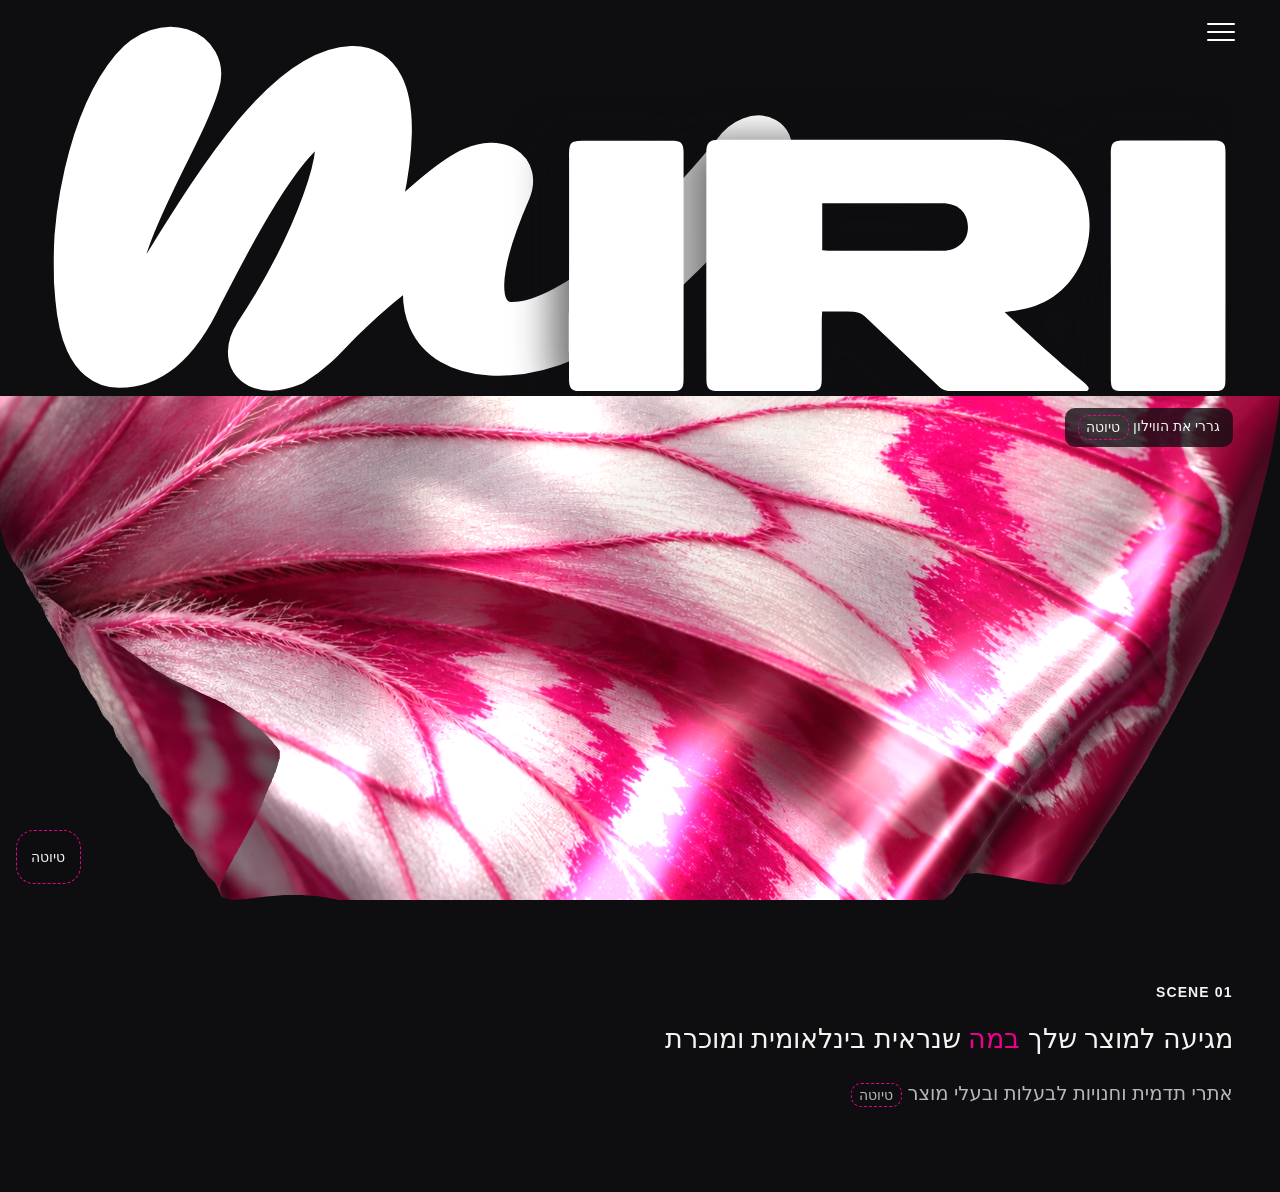
==== commit 6ee1e52e: "Headings font: Nostela (Miri's pick); remove Hangar and the draft font switcher Co-Authored-By: Clau" ====
--- a/site/index.html
+++ b/site/index.html
@@ -1,5 +1,5 @@
 <!doctype html>
-<html lang="he" dir="rtl" data-display="hangar">
+<html lang="he" dir="rtl">
 <head>
 <meta charset="utf-8">
 <meta name="viewport" content="width=device-width, initial-scale=1, viewport-fit=cover">
@@ -7,7 +7,7 @@
 <title>מירי דייטש</title>
 <meta name="description" content="מגיעה למוצר שלך במה שנראית בינלאומית ומוכרת">
 <link rel="preload" href="fonts-licensed/Sprinter-VF.woff2" as="font" type="font/woff2" crossorigin>
-<link rel="preload" href="fonts-licensed/Hangar-ExtraBlack.woff2" as="font" type="font/woff2" crossorigin>
+<link rel="preload" href="fonts-licensed/Nostela-VF.woff2" as="font" type="font/woff2" crossorigin>
 <link rel="stylesheet" href="css/site.css">
 <script>document.documentElement.classList.add("js")</script>
 <script src="vendor/gsap.min.js" defer></script>
@@ -57,13 +57,9 @@
 </main>
 
 <!-- וואטסאפ צף הוסר לבינתיים, לבקשת מירי (27.10). הקוד והעיצוב שלו נשארו ב-main.js וב-site.css -->
-<!-- לוח טיוטה: השוואת פונט כותרות + מצב נפילות לברירת מחדל. להסיר לפני עלייה -->
+<!-- לוח טיוטה: מצב נפילות לברירת מחדל (פונט חסר, מספר חסר וכו'). להסיר לפני עלייה -->
 <details class="draft-panel">
-  <summary class="label">טיוטה · פונט כותרות</summary>
-  <div class="draft-panel__fonts" role="group" aria-label="פונט כותרות">
-    <button type="button" data-font="hangar" aria-pressed="true"><bdi dir="ltr">Hangar</bdi></button>
-    <button type="button" data-font="nostela" aria-pressed="false"><bdi dir="ltr">Nostela</bdi></button>
-  </div>
+  <summary class="label">טיוטה</summary>
   <ul class="draft-panel__status" data-status></ul>
 </details>
 
--- a/site/css/site.css
+++ b/site/css/site.css
@@ -1,8 +1,7 @@
 /* מירי דייטש · האתר האישי · דף הבית (טיוטה)
    כרגע: מסך הפתיחה בלבד (הדר, מסך פתיחה, וואטסאפ צף). מקור האמת לטקסטים ולהחלטות: docs/BRIEF.md
-   הלוגו: img/logo-miri.svg (מקובץ ה-EPS של מירי). Hangar/Nostela/Sprinter/Pompei Narrow הם קבצים מורשים
+   הלוגו: img/logo-miri.svg (מקובץ ה-EPS של מירי). Nostela/Sprinter/Pompei Narrow הם קבצים מורשים
    שנמצאים ב-fonts-licensed/ ולא נכנסים לגיט כל עוד הריפו ציבורי. */
-@font-face{font-family:"Hangar";src:url("../fonts-licensed/Hangar-ExtraBlack.woff2") format("woff2");font-weight:800;font-display:swap}
 @font-face{font-family:"Nostela";src:url("../fonts-licensed/Nostela-VF.woff2") format("woff2");font-weight:100 800;font-display:swap}
 @font-face{font-family:"Sprinter";src:url("../fonts-licensed/Sprinter-VF.woff2") format("woff2");font-weight:100 800;font-display:swap}
 @font-face{font-family:"Pompei Narrow";src:url("../fonts-licensed/PompeiNarrow-VF.woff2") format("woff2");font-weight:100 800;font-display:swap}
@@ -20,12 +19,12 @@
   --line-light:rgba(14,13,16,.14);
 
   /* פונטים */
-  --font-display:"Hangar","Arial Black",Arial,sans-serif;
+  --font-display:"Nostela","Arial Black",Arial,sans-serif; /* כותרות: Nostela, בחירת מירי 27.10 */
   --font-body:"Sprinter",Arial,"Noto Sans Hebrew",system-ui,sans-serif;
   --font-label:"Pompei Narrow","Arial Narrow",Arial,sans-serif;
 
   /* טיפוגרפיה: 4 גדלים (הדרגה הענקית היא הלוגו עצמו). 3 משקלים: 400 · 700 · 800 */
-  --display-scale:1;
+  --display-scale:.74; /* Nostela רחב (~150%), אז הכותרות קטנות בהתאם */
   --fs-1:calc(clamp(3rem, 1.6rem + 6vw, 7.5rem) * var(--display-scale));
   --fs-2:calc(clamp(1.5rem, 1rem + 1.6vw, 2.5rem) * var(--display-scale));
   --fs-body:clamp(1rem, .9rem + .4vw, 1.25rem);
@@ -44,7 +43,6 @@
 
   --ease:cubic-bezier(.22,1,.36,1);
 }
-html[data-display="nostela"]{--font-display:"Nostela","Arial Black",Arial,sans-serif;--display-scale:.74}
 
 *,*::before,*::after{box-sizing:border-box}
 html{color-scheme:dark;background:var(--dark);color:var(--on-dark);-webkit-text-size-adjust:100%;font-synthesis:none;scroll-padding-top:var(--header-h)}
@@ -125,10 +123,7 @@
 .draft-panel{position:fixed;z-index:59;left:max(1rem, env(safe-area-inset-left));bottom:max(1rem, env(safe-area-inset-bottom));max-width:min(19rem, calc(100vw - 7rem));background:rgba(14,13,16,.92);color:var(--on-dark);border:1.5px dashed var(--fuchsia);border-radius:var(--r-m);padding:.25rem .9rem}
 .draft-panel summary{display:flex;align-items:center;min-height:44px;cursor:pointer}
 .draft-panel[open]{padding-block-end:.8rem}
-.draft-panel__fonts{display:flex;gap:.5rem}
-.draft-panel__fonts button{flex:1;min-height:44px;background:transparent;color:inherit;border:1px solid var(--line-dark);border-radius:var(--r-s);font:inherit;font-weight:700;cursor:pointer}
-.draft-panel__fonts button[aria-pressed="true"]{background:var(--light);color:var(--on-light)}
-.draft-panel__status{margin-block-start:.6rem;display:grid;gap:.3rem;font-family:var(--font-label);font-size:var(--fs-label);font-weight:700;color:var(--on-dark-dim)}
+.draft-panel__status{margin-block-start:.2rem;display:grid;gap:.3rem;font-family:var(--font-label);font-size:var(--fs-label);font-weight:700;color:var(--on-dark-dim)}
 .draft-panel__status:empty{display:none}
 
 .toast{position:fixed;z-index:70;left:50%;bottom:6rem;translate:-50% 0;width:max-content;max-width:calc(100vw - 2rem);background:var(--light);color:var(--on-light);padding:.9rem 1.2rem;border-radius:var(--r-s);font-weight:700;box-shadow:0 1rem 2rem rgba(0,0,0,.3)}
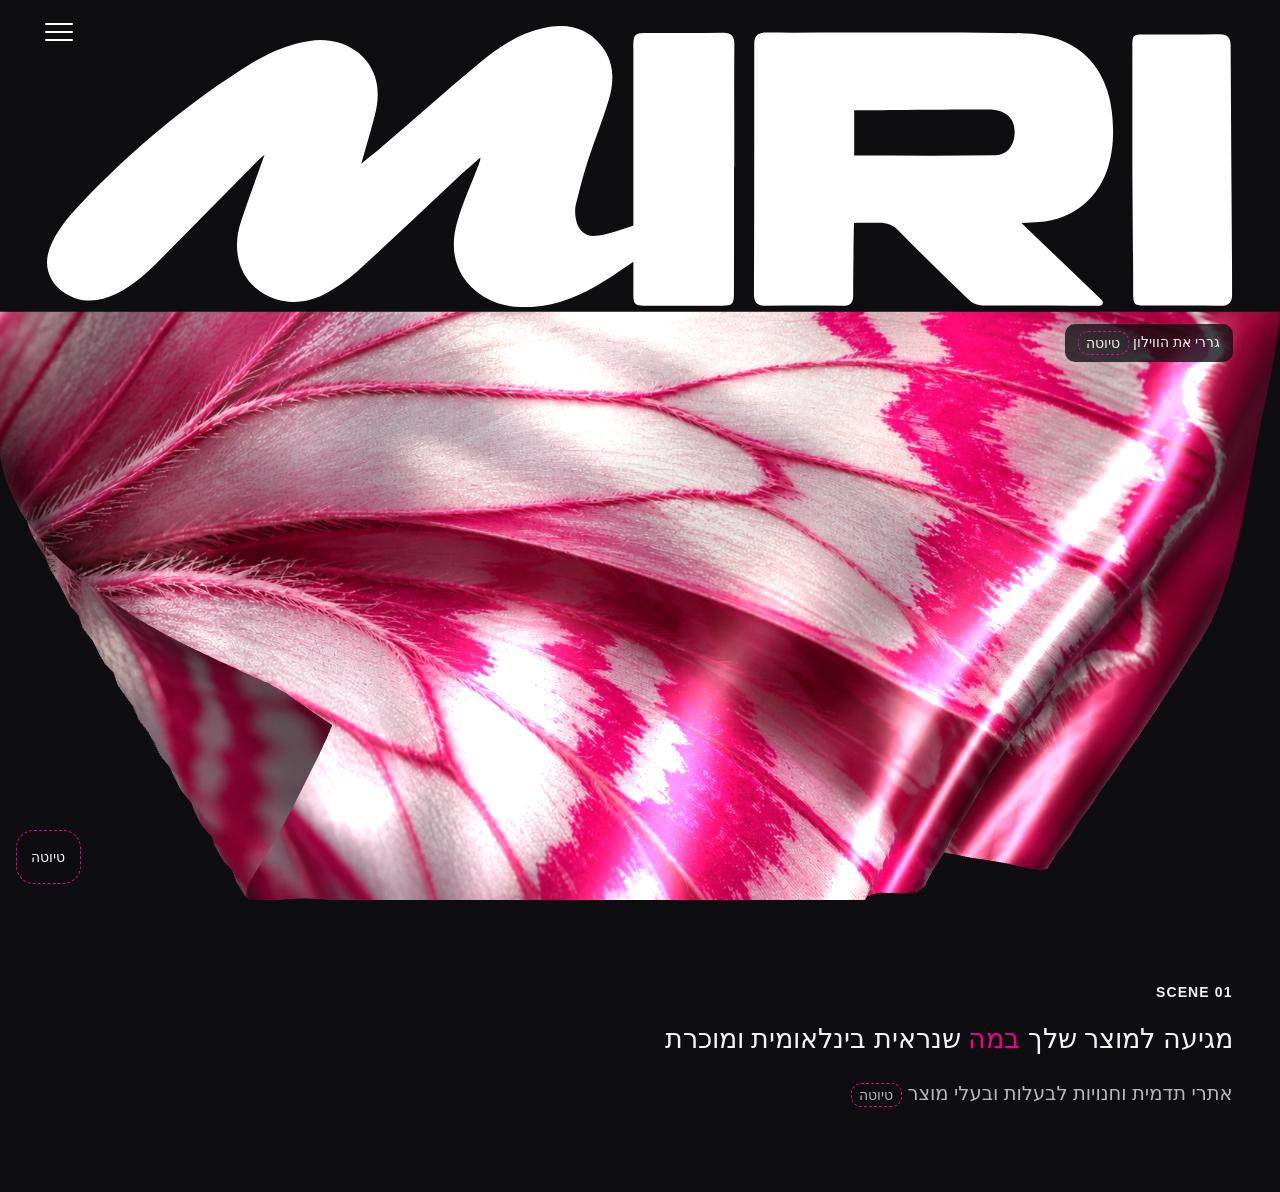
==== commit ed9908a1: "Final logo, corner logo and text that moves with the curtain - brand/logo: the final logo in four co" ====
--- a/site/index.html
+++ b/site/index.html
@@ -35,10 +35,10 @@
 
 <main id="main">
 
-  <!-- 1 · מסך פתיחה: למעלה הלוגו על שחור (M פוקסיה, IRI לבן), כמעט לכל הרוחב. מתחת תמונה שהופכת לווילון, קצת יותר גבוהה מהלוגו -->
+  <!-- 1 · מסך פתיחה: למעלה הלוגו הסופי בלבן על שחור, כמעט לכל הרוחב. מתחת תמונה שהופכת לווילון, קצת יותר גבוהה מהלוגו -->
   <section class="hero" id="top" aria-label="מירי דייטש">
     <div class="hero__top">
-      <svg class="hero__logo" preserveAspectRatio="xMidYMax meet" aria-hidden="true"><use href="img/logo-miri.svg#logo"/></svg>
+      <svg class="hero__logo" aria-hidden="true"><use href="img/logo-miri.svg#logo-mono"/></svg>
     </div>
     <figure class="hero__curtain" data-cloth-slot>
       <img class="hero__img" src="img/curtain.webp" alt="" width="1672" height="941">
--- a/site/css/site.css
+++ b/site/css/site.css
@@ -74,8 +74,8 @@
 .skip{position:absolute;inset-inline-start:var(--margin);top:-5rem;z-index:100;background:var(--light);color:var(--on-light);padding:.8em 1.2em;border-radius:var(--r-s)}
 .skip:focus{top:.75rem}
 
-/* ---------- 0 · הדר: שקוף מעל החלק השחור, המבורגר לבן ---------- */
-.site-header{position:absolute;top:env(safe-area-inset-top, 0px);inset-inline:0;z-index:10;display:flex;padding:.5rem calc(var(--margin) - .75rem);pointer-events:none}
+/* ---------- 0 · הדר: שקוף מעל החלק השחור, המבורגר לבן בצד שמאל ---------- */
+.site-header{position:absolute;top:env(safe-area-inset-top, 0px);inset-inline:0;z-index:10;display:flex;justify-content:flex-end;padding:.5rem calc(var(--margin) - .75rem);pointer-events:none}
 .menu-btn{position:relative;z-index:2;pointer-events:auto;display:grid;place-content:center;gap:6px;width:3rem;height:3rem;padding:0;background:none;border:0;border-radius:var(--r-s);color:var(--light);cursor:pointer}
 .menu-btn span{display:block;width:1.75rem;height:2px;border-radius:2px;background:currentColor;transition:transform .45s var(--ease),opacity .3s var(--ease)}
 .menu-btn[aria-expanded="true"] span:nth-child(1){transform:translateY(8px) rotate(45deg)}
@@ -92,7 +92,7 @@
 .hero__top{grid-row:1;grid-column:1;min-height:0;background:var(--dark);padding:var(--logo-pad) var(--margin) 5px} /* הלוגו צמוד לתמונה, 5px רווח */
 /* הלוגו כמעט לכל הרוחב. הגובה שלו מוגבל ל-44% מהמסך, כדי שהתמונה תמיד תהיה קצת יותר גבוהה ממנו */
 .hero{--logo-pad:clamp(.75rem, .4rem + 1.5vw, 2rem)}
-.hero__logo{position:relative;z-index:2;display:block;width:100%;height:auto;aspect-ratio:208.77/65.08;max-height:calc(44svh - var(--logo-pad) - 5px);--logo-ink:var(--light);--logo-m:var(--light);--logo-m-stroke:var(--light);--logo-ink-filter:url(#logo-ink-shadow)} /* רקע שחור: הלוגו כולו לבן, ול-IRI צל רך לשמאל שמפריד אותן מה-M */
+.hero__logo{position:relative;z-index:2;display:block;width:100%;height:auto;aspect-ratio:369.45/87.62;max-height:calc(44svh - var(--logo-pad) - 5px)} /* הלוגו הסופי בגרסה הלבנה (logo-mono) */
 .hero__curtain{grid-row:2;grid-column:1;position:relative;z-index:1;overflow:hidden}
 .hero__img{width:100%;height:100%;object-fit:cover}
 .hero__canvas{position:absolute;inset:0;z-index:3;width:100%;height:100%;touch-action:pan-y;display:none}
@@ -102,9 +102,29 @@
 .cloth-grabbing .hero__canvas{cursor:grabbing}
 .hero__hint{grid-row:2;grid-column:1;align-self:start;justify-self:start;z-index:4;margin:var(--gap-s) var(--margin);padding:.45rem .8rem;border-radius:var(--r-s);background:rgba(14,13,16,.78);color:var(--on-dark);pointer-events:none}
 
+/* גרסה ב (full-curtain.html): הווילון על כל המסך, ועליו המשפט בגדול.
+   המשפט מעל הבד ולא זז איתו; pointer-events:none כדי שאפשר לגרור את הבד גם מתחתיו.
+   שכבת הצללה (scrim) בתחתית ובראש, כדי שהמשפט וההמבורגר הלבנים ייקראו על התמונה הבהירה */
+.hero--full{grid-template-rows:minmax(0,1fr)}
+.hero--full .hero__curtain{grid-row:1}
+.hero__scrim{grid-row:1;grid-column:1;position:relative;z-index:4;pointer-events:none;background:linear-gradient(to top, rgba(14,13,16,.72) 0%, rgba(14,13,16,.35) 38%, rgba(14,13,16,0) 62%),linear-gradient(to bottom, rgba(14,13,16,.45) 0, rgba(14,13,16,0) 7rem)}
+.hero__title{grid-row:1;grid-column:1;align-self:end;justify-self:start;position:relative;z-index:5;max-width:min(15ch, 100%);margin:0 var(--margin) clamp(2rem, 1rem + 5vh, 5rem);color:var(--light);pointer-events:none}
+/* כשהבד פעיל, המשפט וההצללה התחתונה מצוירים על הבד עצמו. הכותרת בדף נשארת שקופה, לקוראי מסך */
+.hero--full.cloth-on .hero__title{opacity:0}
+.hero--full.cloth-on .hero__scrim{background:linear-gradient(to bottom, rgba(14,13,16,.45) 0, rgba(14,13,16,0) 7rem)}
+/* לוגו קטן בפינה (גרסה ב): בפינה הימנית העליונה, מול ההמבורגר */
+.corner-logo{position:absolute;top:calc(env(safe-area-inset-top, 0px) + .5rem);inset-inline-start:var(--margin);z-index:10;display:flex;align-items:center;min-height:3rem;width:clamp(5.5rem, 4rem + 4vw, 8.5rem)} /* אזור לחיצה בגובה ההמבורגר */
+.corner-logo svg{display:block;width:100%;height:auto;aspect-ratio:369.45/87.62}
+.hero--full .hero__hint{grid-row:1;z-index:6;justify-self:center;margin-block-start:1rem}
+
+/* טאבלט: הלוגו ממלא את כל הרוחב ומתחיל ממש למעלה, אז מורידים אותו מתחת לשורת ההמבורגר */
+@media (min-width:601px) and (max-width:1240px){
+  .hero{--logo-pad:3.75rem}
+}
+
 /* טלפון: החלק השחור כ-40% מהגובה, הלוגו יושב בתחתית שלו 5px מעל התמונה, והתמונה כ-60% */
 @media (max-width:600px){
-  .hero{grid-template-rows:minmax(0,40fr) minmax(0,60fr)}
+  .hero:not(.hero--full){grid-template-rows:minmax(0,40fr) minmax(0,60fr)}
   .hero__top{display:flex;align-items:flex-end}
   .hero__logo{max-height:none}
 }
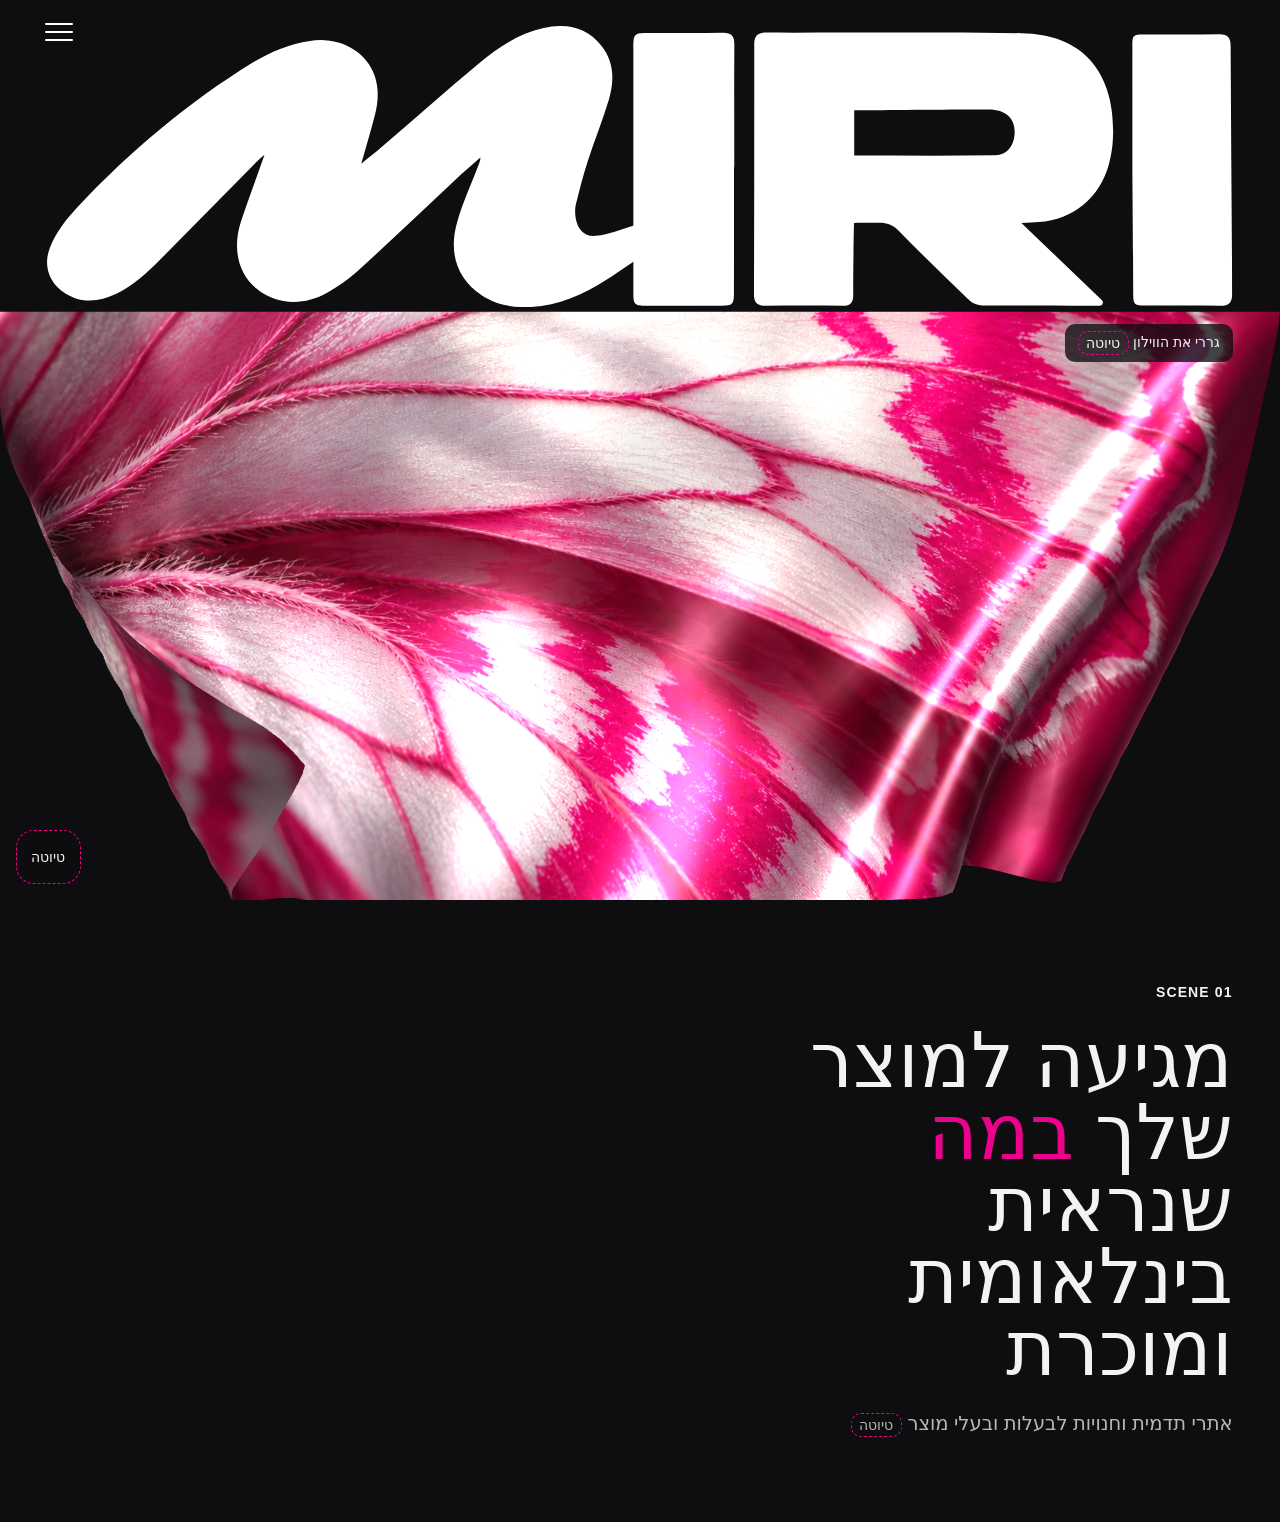
==== commit eb61cd80: "Bigger headlines: curtain sentence sized to fill the width/height, intro sentence up to h-1 Bottom s" ====
--- a/site/index.html
+++ b/site/index.html
@@ -50,7 +50,7 @@
   <!-- המשפט והשורה: מתחת למסך הפתיחה, כי בחלק העליון יש רק לוגו. בלי כפתור לבינתיים -->
   <section class="intro" aria-labelledby="hero-title">
     <p class="label"><bdi dir="ltr">SCENE 01</bdi></p>
-    <h1 class="h-2" id="hero-title">מגיעה למוצר שלך <span class="accent">במה</span> שנראית בינלאומית ומוכרת</h1>
+    <h1 class="h-1" id="hero-title">מגיעה למוצר שלך <span class="accent">במה</span> שנראית בינלאומית ומוכרת</h1>
     <p class="lead">אתרי תדמית וחנויות לבעלות ובעלי מוצר <span class="draft">טיוטה</span></p>
   </section>
 
--- a/site/css/site.css
+++ b/site/css/site.css
@@ -107,8 +107,9 @@
    שכבת הצללה (scrim) בתחתית ובראש, כדי שהמשפט וההמבורגר הלבנים ייקראו על התמונה הבהירה */
 .hero--full{grid-template-rows:minmax(0,1fr)}
 .hero--full .hero__curtain{grid-row:1}
-.hero__scrim{grid-row:1;grid-column:1;position:relative;z-index:4;pointer-events:none;background:linear-gradient(to top, rgba(14,13,16,.72) 0%, rgba(14,13,16,.35) 38%, rgba(14,13,16,0) 62%),linear-gradient(to bottom, rgba(14,13,16,.45) 0, rgba(14,13,16,0) 7rem)}
-.hero__title{grid-row:1;grid-column:1;align-self:end;justify-self:start;position:relative;z-index:5;max-width:min(15ch, 100%);margin:0 var(--margin) clamp(2rem, 1rem + 5vh, 5rem);color:var(--light);pointer-events:none}
+.hero__scrim{grid-row:1;grid-column:1;position:relative;z-index:4;pointer-events:none;background:linear-gradient(to top, rgba(14,13,16,.75) 0%, rgba(14,13,16,.5) 40%, rgba(14,13,16,.25) 68%, rgba(14,13,16,0) 88%), /* אותן עצירות ב-cloth.js (composeTexture) */ linear-gradient(to bottom, rgba(14,13,16,.45) 0, rgba(14,13,16,0) 7rem)}
+/* המשפט בגדול: בטלפון המילה הארוכה ("בינלאומית", ~6.5em ב-Nostela) ממלאת את הרוחב, בדסקטופ הגודל לפי גובה המסך */
+.hero__title{grid-row:1;grid-column:1;align-self:end;justify-self:start;position:relative;z-index:5;max-width:100%;margin:0 var(--margin) clamp(1.5rem, 1rem + 4vh, 4rem);font-size:min(calc((100vw - 2 * var(--margin)) / 6.7), 15svh, 10rem);line-height:.95;color:var(--light);pointer-events:none}
 /* כשהבד פעיל, המשפט וההצללה התחתונה מצוירים על הבד עצמו. הכותרת בדף נשארת שקופה, לקוראי מסך */
 .hero--full.cloth-on .hero__title{opacity:0}
 .hero--full.cloth-on .hero__scrim{background:linear-gradient(to bottom, rgba(14,13,16,.45) 0, rgba(14,13,16,0) 7rem)}
@@ -131,7 +132,7 @@
 
 /* המשפט, השורה והכפתור: מתחת למסך הפתיחה */
 .intro{display:flex;flex-direction:column;align-items:flex-start;gap:var(--gap-m);padding:var(--gap-l) var(--margin)}
-.intro .h-2{max-width:40rem}
+.intro .h-1{max-width:12ch}
 .intro .lead{color:var(--on-dark-dim)}
 
 /* ---------- וואטסאפ צף (מימין למטה) ---------- */
